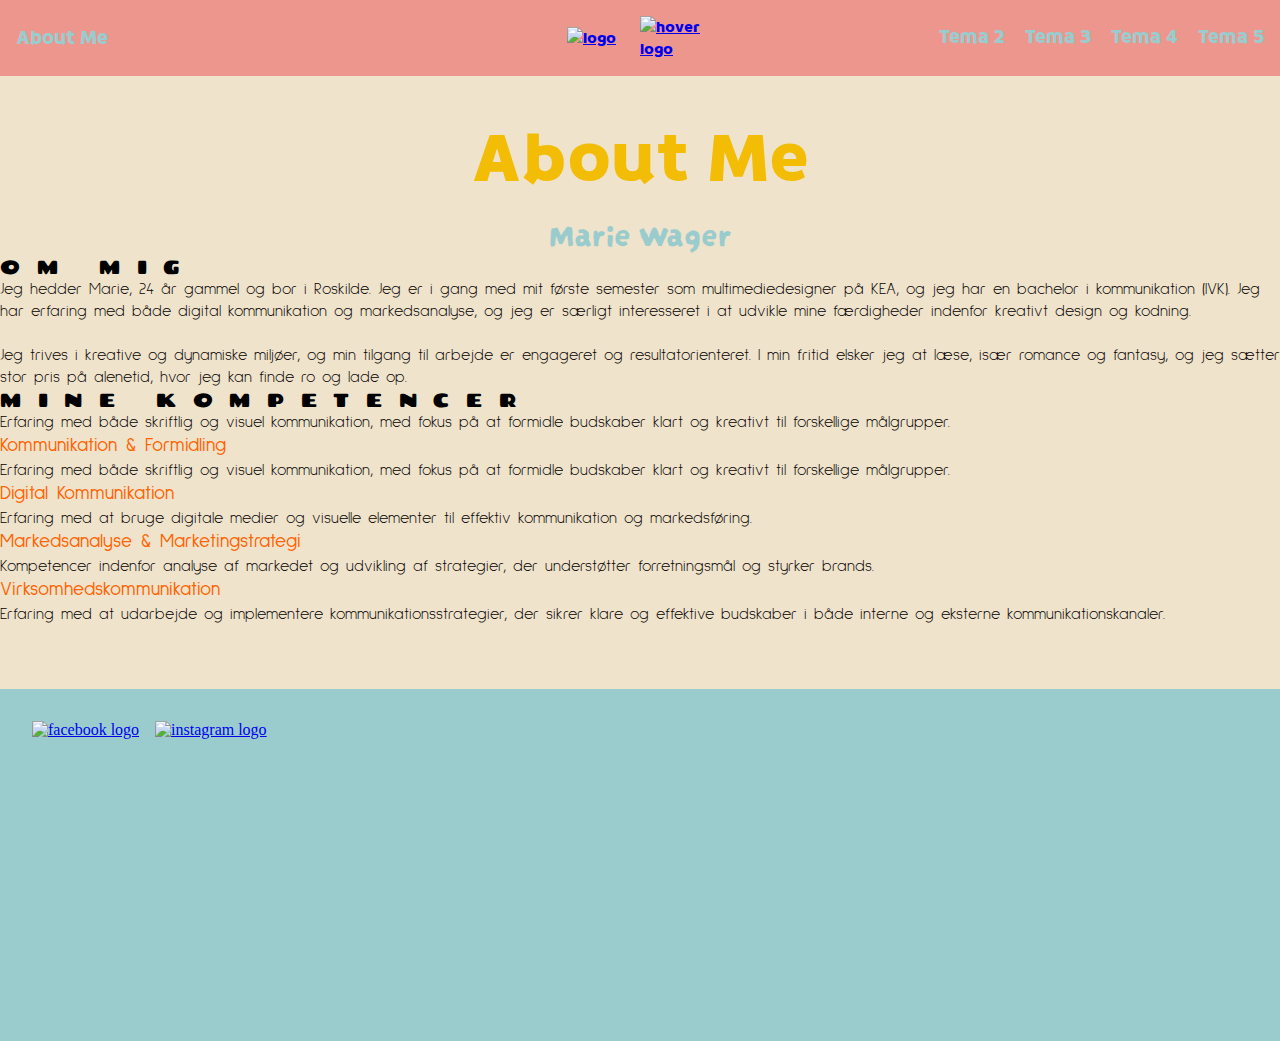
==== about.html @ 9536b263 "update2" ====
<!DOCTYPE html>
<html lang="da">

<head>
    <meta charset="UTF-8">
    <meta name="viewport" content="width=device-width, initial-scale=1.0">
    <link rel="preconnect" href="https://fonts.googleapis.com">
    <link rel="preconnect" href="https://fonts.gstatic.com" crossorigin>
    <link
        href="https://fonts.googleapis.com/css2?family=Braah+One&family=Chango&family=Darumadrop+One&family=Sulphur+Point:wght@300;400;700&display=swap"
        rel="stylesheet">
    <meta name="robots" content="noindex">
    <title>Portfolio</title>
    <link rel="stylesheet" href="general.css">
</head>

<body>
    <header>
        <div class="burger-menu" id="burgerMenu">
            <span></span>
            <span></span>
            <span></span>
        </div>

        <ul id="menuList1">
            <li class="About"><a href="About.html">About Me</a></li>
        </ul>

        <a class="logo" href="index.html">
            <img src="img/logos/mokkariet_logo_cream.webp" alt="logo" class="base-image">
            <img src="img/logos/mokkariet_logo_d_brown.webp" alt="hover logo" class="hover-image"></a>

        <ul id="menuList2">
            <li class="Tema2"><a href="tema2.html">Tema 2</a></li>
            <li class="Tema3"><a href="tema3.html">Tema 3</a></li>
            <li class="Tema4"><a href="tema4.html">Tema 4</a></li>
            <li class="Tema5"><a href="tema5.html">Tema 5</a></li>
        </ul>
    </header>

    <main>
        <div class="forside_sektion">
            <h1>About Me</h1>
            <h2>Marie Wager</h2>
        </div>

        <div>
            <h3 class="h3_">OM MIG</h3>
            <p>Jeg hedder Marie, 24 år gammel og bor i Roskilde. Jeg er i gang med mit første semester som
                multimediedesigner på KEA,
                og jeg har en bachelor i kommunikation (IVK). Jeg har erfaring med både digital kommunikation og
                markedsanalyse, og jeg
                er særligt interesseret i at udvikle mine færdigheder indenfor kreativt design og kodning.
                <br>
                <br>
                Jeg trives i kreative og dynamiske miljøer, og min tilgang til arbejde er engageret og
                resultatorienteret. I min fritid
                elsker jeg at læse, især romance og fantasy, og jeg sætter stor pris på alenetid, hvor jeg kan finde ro
                og lade op.
            </p>
        </div>

        <div>
            <h3 class="h3_">MINE KOMPETENCER</h3>
            <p>Erfaring med både skriftlig og visuel kommunikation, med fokus på at formidle budskaber klart og kreativt
                til
                forskellige målgrupper.</p>

            <h4>Kommunikation & Formidling</h4>
            <p>Erfaring med både skriftlig og visuel kommunikation, med fokus på at formidle budskaber klart og kreativt
                til
                forskellige målgrupper.</p>

            <h4>Digital Kommunikation</h4>
            <p>Erfaring med at bruge digitale medier og visuelle elementer til effektiv kommunikation og markedsføring.
            </p>

            <h4>Markedsanalyse & Marketingstrategi</h4>
            <p>Kompetencer indenfor analyse af markedet og udvikling af strategier, der understøtter forretningsmål og
                styrker brands.</p>

            <h4>Virksomhedskommunikation</h4>
            <p>Erfaring med at udarbejde og implementere kommunikationsstrategier, der sikrer klare og effektive
                budskaber i både
                interne og eksterne kommunikationskanaler.</p>
        </div>
    </main>



    <footer>
        <div>
            <div class="find_os">
                <div class="logos">
                    <a href="https://www.facebook.com/Mokkarietjagtvej/?ref=bookmarks" class="facebook"><img
                            src="img/logos/facebook.png" alt="facebook logo"></a>
                    <a href="https://www.instagram.com/mokkariet/" class="instagram"><img src="img/logos/instagram.png"
                            alt="instagram logo"></a>
                </div>

                <h2>Her kan du finde mere om moi</h2>
            </div>

            <div class="footer_tekst">

            </div>
        </div>

    </footer>
    <script src="script.js"></script>

</body>
---- general.css ----
* {
  margin: 0;
  padding: 0;
  box-sizing: border-box;
}
img {
  width: 100%;
  height: auto;
  display: block;
}

/****variable****/
/** farver **/
:root {
  --blue: #9accce;
  --yellow: #f3bd06;
  --beige: #efe3cc;
  --orange: #fe6301;
  --pink: #ec968e;
  --black: #050000;
}

/****  FONTS  ****/
h1 {
  font-family: "Braah One", serif;
  font-weight: 400;
  font-style: normal;
  color: var(--yellow);
  font-size: 450%;
}
h2 {
  font-family: "Darumadrop One", serif;
  font-weight: 400;
  font-style: normal;
  color: var(--blue);
  font-size: 200%;
}
h3 {
  font-family: "Chango", serif;
  font-weight: 400;
  font-style: normal;
  letter-spacing: 1.3vw;
}
h4 {
  font-family: "Sulphur Point", serif;
  font-weight: 400;
  font-style: normal;
  font-size: 120%;
  color: var(--orange);
}
p {
  font-family: "Sulphur Point", serif;
  font-weight: 300;
  font-style: normal;
  color: var(--black);
}

/*** header og menu ***/
header {
  display: flex;
  justify-content: center;
  align-items: center;
  position: relative;
  background-color: var(--pink);
  justify-content: space-between;
  font-family: "Braah One", serif;
  padding: 1rem;
  flex-direction: column;
}

header ul li a {
  text-decoration: none;
  color: var(--blue);
  font-size: 125%;
}
header ul li a:hover {
  color: var(--yellow);
}

/** logo **/
header .logo {
  display: flex;
  align-items: center;
  justify-content: center;
  z-index: 1100;
}

header .logo img {
  max-height: 60px;
  transition: transform 0.3s ease;
}

header .logo img:hover {
  transform: scale(1.1);
}

/**** burger menu ****/
.burger-menu {
  display: flex;
  flex-direction: column;
  justify-content: space-between;
  width: 30px;
  height: 25px;
  cursor: pointer;
  position: absolute;
  top: 23px;
  right: 15px;
  z-index: 1100;
  font-family: "Braah One", serif;
}

.burger-menu span {
  display: block;
  height: 3px;
  background-color: var(--blue);
  border-radius: 2px;
  transition: 0.3s;
}

.burger-menu:hover span {
  background-color: var(--yellow);
}

/** menuerne **/
#menuList1 {
  position: absolute;
  top: 50%;
  left: 0;
  transform: translateY(-50%);
  display: flex;
  list-style: none;
  gap: 20px;
  padding-left: 1rem;
  z-index: 1200;
}

#menuList2.active {
  display: flex;
  flex-direction: column;
  justify-content: center;
  align-items: center;
  position: fixed;
  top: 0;
  left: 0;
  width: 100vw;
  height: 100vh;
  z-index: 1000;
  background-color: var(--pink); /* Baggrundsfarve */
}

#menuList2 {
  display: none;
  flex-direction: column;
  justify-content: center;
  align-items: center;
  position: sticky;
  top: 0;
  left: 0;
  width: 100vw;
  height: 100vw;
  background-color: var(--pink);
  z-index: 1000;
  gap: 20px;
  text-decoration: none;
  list-style: none;
  color: var(--blue);
}

/** body **/
body {
  background-color: var(--beige);
}

.forside_sektion {
  padding-top: 2rem;
  text-align: center;
}

.formål {
  padding: 6%;
  padding-top: 1.5%;
  text-align: left;
}

/** forside billede menu **/
.forside_menu {
  display: grid;
  grid-template-columns: repeat(2, 1fr);
  justify-items: center;
  gap: 10px;
  width: 100%;
  grid-template-rows: auto auto auto;
  margin-bottom: 1rem;
}

.menu_img {
  text-align: center;
  position: relative;
}

.menu_img img {
  width: 100%;
  height: auto;
  object-fit: cover;
  display: block;
}

.menu-text {
  font-family: "Darumadrop One", serif;
  font-size: 1.5rem;
  color: var(--pink);
}

.forside_menu a {
  text-decoration: none;
}

/**** hover på forside menu img - her fik jeg lidt hjælp fra chatgpt****/
.hover-overlay {
  position: absolute; /* Overlay dækker hele <a> */
  top: 0;
  left: 0;
  width: 100%;
  height: 100%;
  color: var(--pink);
  display: flex;
  justify-content: center;
  align-items: center;
  opacity: 0;
  transition: opacity 0.3s ease;
}

.menu_img:hover .base-image {
  opacity: 0;
}

.menu_img:hover .hover-overlay {
  opacity: 1;
}

/*** high lights sektion ***/
.h-l_sektion {
  position: relative;
  display: grid;
  place-items: center;
}

.video {
  position: relative;
  width: 100%;
  max-height: 30vh;
  top: 0;
  left: 0;
  object-fit: cover;
  margin-bottom: 10vh;
}

.high_lights {
  position: absolute;
  top: 65%;
  left: 50%;
  transform: translate(-50%, -50%);
  z-index: 10;
  background-color: var(--orange);
  width: 90vw;
  height: 25vh;
  border-radius: 5rem;
  display: flex;
  justify-content: center;
  align-items: center;
  font-size: 7vw;
  color: var(--beige);
}

/**** zigzag sektion ****/
.sektion_z {
  padding: 6vw;
}

.billede_v {
  display: grid;
  grid-template-columns: repeat(2, 1fr);
  margin-left: 0;
}

.tekst_h {
  margin-right: 0;
}

.billede_h {
  display: grid;
  grid-template-columns: repeat(2, 1fr);
  margin-left: 0;
  margin-bottom: 5rem;
}

.tekst_v {
  padding-top: 0;
  margin-right: 0;
}

/** knap **/
.grid_knap {
  display: flex;
  justify-content: center;
  padding-bottom: 1rem;
  margin: 0 auto;
  padding-top: 10px;
}
.knap {
  font-family: "Sulphur Point", serif;
  font-weight: 400;
  font-style: normal;
  color: var(--beige);
  background-color: var(--yellow);
  text-align: center;
  padding: 1rem;
  cursor: pointer;
  text-decoration: none;
  border-radius: 3rem;
}
/***hover***/
.knap:hover {
  background-color: var(--pink);
  color: var(--beige);
  transition: color 1s ease-in;
}

/*******Footer******/
footer {
  background-color: var(--blue);
  display: grid;
  grid-template-columns: repeat(2, 1fr);
  margin-top: 4rem;
}

.logos {
  display: flex;
  cursor: pointer;
  padding-bottom: 2rem;
  gap: 1rem;
  z-index: 4000;
}

.logos a:hover {
  filter: brightness(7);
  transition: transform 0.3s ease;
}

.find_os {
  padding: 2rem;
}

.footer_tekst {
  padding-left: 2rem;
  padding-bottom: 12rem;
}

/******  Desktop  *******/
@media (min-width: 800px) {
  /**** burger menu ****/
  .burger-menu {
    display: none;
  }

  /*** header ***/
  header {
    display: flex;
    justify-content: space-between;
    align-items: center;
    position: relative;
    padding: 1rem;
  }

  header ul li a {
    text-decoration: none;
    color: var(--blue);
    font-size: 125%;
  }

  header ul li a:hover {
    color: var(--yellow);
  }

  header .logo {
    margin: 0 auto;
  }

  /** menuerne *
    #menuList2 {
    display: flex;
    gap: 20px;
    position: static;
    flex-direction: row;
    background-color: transparent;
  }*/

  #menuList2 {
    display: flex; /* Vis menuen */
    flex-direction: row;
    justify-content: flex-end;
    gap: 20px;
    list-style: none;
    position: absolute;
    top: 23px;
    right: 0;
    padding-right: 1rem;
    width: auto;
    height: auto;
    z-index: 1000;
  }

  #menuList2 li {
    text-align: center;
  }

  /*** high light sektion ***/

  /*****************/
  .forside_menu {
    grid-template-columns: repeat(4, 1fr);
  }
}
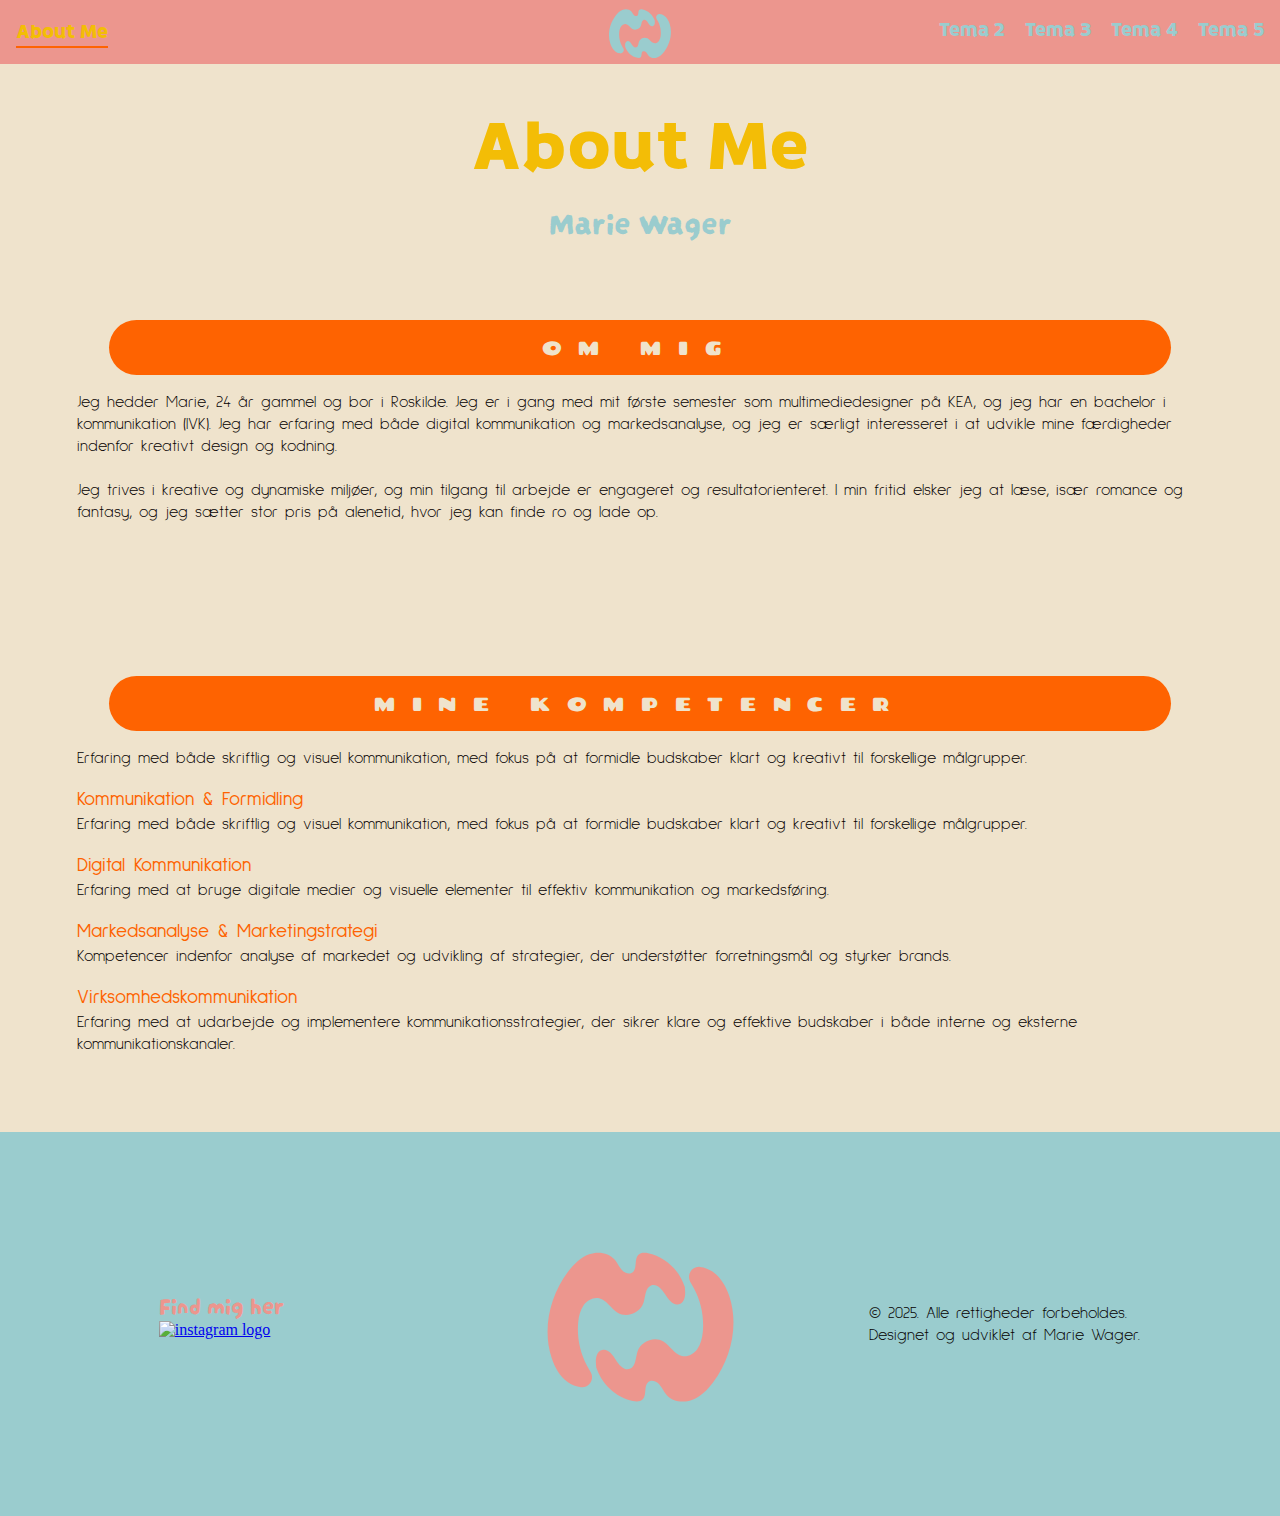
==== commit c11cda15: "update3" ====
--- a/about.html
+++ b/about.html
@@ -23,12 +23,12 @@
         </div>
 
         <ul id="menuList1">
-            <li class="About"><a href="About.html">About Me</a></li>
+            <li class="About"><a href="About.html" class="current-page">About Me</a></li>
         </ul>
 
-        <a class="logo" href="index.html">
-            <img src="img/logos/mokkariet_logo_cream.webp" alt="logo" class="base-image">
-            <img src="img/logos/mokkariet_logo_d_brown.webp" alt="hover logo" class="hover-image"></a>
+        <a class="icon" href="index.html">
+            <img src="img/icon/blå_1.svg" alt="logo" class="base-icon">
+            <img src="img/icon/gul_1.svg" alt="hover logo" class="hover-icon"></a>
 
         <ul id="menuList2">
             <li class="Tema2"><a href="tema2.html">Tema 2</a></li>
@@ -39,12 +39,12 @@
     </header>
 
     <main>
-        <div class="forside_sektion">
+        <div class="about_sektion">
             <h1>About Me</h1>
             <h2>Marie Wager</h2>
         </div>
 
-        <div>
+        <div class="about_tekst">
             <h3 class="h3_">OM MIG</h3>
             <p>Jeg hedder Marie, 24 år gammel og bor i Roskilde. Jeg er i gang med mit første semester som
                 multimediedesigner på KEA,
@@ -60,25 +60,25 @@
             </p>
         </div>
 
-        <div>
+        <div class="about_tekst">
             <h3 class="h3_">MINE KOMPETENCER</h3>
             <p>Erfaring med både skriftlig og visuel kommunikation, med fokus på at formidle budskaber klart og kreativt
                 til
                 forskellige målgrupper.</p>
-
+            <br>
             <h4>Kommunikation & Formidling</h4>
             <p>Erfaring med både skriftlig og visuel kommunikation, med fokus på at formidle budskaber klart og kreativt
                 til
                 forskellige målgrupper.</p>
-
+            <br>
             <h4>Digital Kommunikation</h4>
             <p>Erfaring med at bruge digitale medier og visuelle elementer til effektiv kommunikation og markedsføring.
             </p>
-
+            <br>
             <h4>Markedsanalyse & Marketingstrategi</h4>
             <p>Kompetencer indenfor analyse af markedet og udvikling af strategier, der understøtter forretningsmål og
                 styrker brands.</p>
-
+            <br>
             <h4>Virksomhedskommunikation</h4>
             <p>Erfaring med at udarbejde og implementere kommunikationsstrategier, der sikrer klare og effektive
                 budskaber i både
@@ -89,23 +89,21 @@
 
 
     <footer>
-        <div>
-            <div class="find_os">
-                <div class="logos">
-                    <a href="https://www.facebook.com/Mokkarietjagtvej/?ref=bookmarks" class="facebook"><img
-                            src="img/logos/facebook.png" alt="facebook logo"></a>
-                    <a href="https://www.instagram.com/mokkariet/" class="instagram"><img src="img/logos/instagram.png"
-                            alt="instagram logo"></a>
-                </div>
-
-                <h2>Her kan du finde mere om moi</h2>
-            </div>
-
-            <div class="footer_tekst">
-
+        <div class="find_os">
+            <div class="logos">
+                <div class="menu-text">Find mig her</div>
+                <a href="https://www.instagram.com/" class="instagram"><img src="img/logos/instagram.png"
+                        alt="instagram logo"></a>
             </div>
         </div>
 
+        <a class="icon2" href="index.html">
+            <img src="img/icon/pink_1.svg" alt="logo" class="base-icon">
+            <img src="img/icon/gul_1.svg" alt="hover logo" class="hover-icon"></a>
+
+        <div class="footer_tekst">
+            <p>&copy; 2025. Alle rettigheder forbeholdes. <br> Designet og udviklet af Marie Wager.</p>
+        </div>
     </footer>
     <script src="script.js"></script>
 
--- a/general.css
+++ b/general.css
@@ -40,6 +40,19 @@
   font-weight: 400;
   font-style: normal;
   letter-spacing: 1.3vw;
+  margin-bottom: 1rem;
+}
+.h3_ {
+  font-family: "Chango", serif;
+  font-weight: 400;
+  font-style: normal;
+  text-align: center;
+  border-radius: 3rem;
+  background-color: var(--orange);
+  color: var(--beige);
+  padding: 1rem;
+  margin-left: 2rem;
+  margin-right: 2rem;
 }
 h4 {
   font-family: "Sulphur Point", serif;
@@ -64,7 +77,7 @@
   background-color: var(--pink);
   justify-content: space-between;
   font-family: "Braah One", serif;
-  padding: 1rem;
+  padding: 2rem;
   flex-direction: column;
 }
 
@@ -77,21 +90,40 @@
   color: var(--yellow);
 }
 
-/** logo **/
-header .logo {
+/*** icon ***/
+.icon,
+.icon2 {
   display: flex;
   align-items: center;
   justify-content: center;
   z-index: 1100;
 }
 
-header .logo img {
-  max-height: 60px;
-  transition: transform 0.3s ease;
-}
-
-header .logo img:hover {
-  transform: scale(1.1);
+.icon img {
+  position: absolute;
+  width: 4rem;
+  height: auto;
+  transition: opacity 0.3s ease;
+  display: flex;
+  align-items: center;
+  justify-content: center;
+  z-index: 1100;
+}
+
+.icon .base-icon {
+  opacity: 1;
+}
+
+.icon .hover-icon {
+  opacity: 0;
+}
+
+.icon:hover .base-icon {
+  opacity: 0;
+}
+
+.icon:hover .hover-icon {
+  opacity: 1;
 }
 
 /**** burger menu ****/
@@ -103,7 +135,7 @@
   height: 25px;
   cursor: pointer;
   position: absolute;
-  top: 23px;
+  top: 1.2rem;
   right: 15px;
   z-index: 1100;
   font-family: "Braah One", serif;
@@ -275,28 +307,47 @@
 /**** zigzag sektion ****/
 .sektion_z {
   padding: 6vw;
-}
-
-.billede_v {
   display: grid;
-  grid-template-columns: repeat(2, 1fr);
+  gap: 2rem; /* Giver plads mellem billeder og tekst */
+}
+
+.billede_v,
+.billede_h {
+  display: block;
+  margin: 0 auto;
+  max-width: 85vw;
+}
+
+.billede_v,
+.billede_h {
+  display: flex;
+  flex-direction: column;
+  justify-content: center;
+  align-items: center;
   margin-left: 0;
-}
-
-.tekst_h {
-  margin-right: 0;
-}
-
-.billede_h {
-  display: grid;
-  grid-template-columns: repeat(2, 1fr);
-  margin-left: 0;
-  margin-bottom: 5rem;
-}
-
+  margin-bottom: 1rem;
+  max-width: 85vw;
+}
+
+.tekst_h,
 .tekst_v {
-  padding-top: 0;
-  margin-right: 0;
+  margin: 0 auto;
+  max-width: 85vw;
+  text-align: left;
+  padding-top: 1rem;
+}
+
+/* i mobile skal teksterne står ovenover billederne */
+.tekst_h:last-child {
+  order: -1;
+}
+
+/*** sektion billeder ***/
+.sektion_img {
+  position: relative;
+  width: 100%;
+  object-fit: cover;
+  border-radius: 4rem;
 }
 
 /** knap **/
@@ -326,34 +377,74 @@
   transition: color 1s ease-in;
 }
 
+/** about side**/
+.about_sektion {
+  padding-top: 2rem;
+  text-align: center;
+}
+
+.about_tekst {
+  padding: 6vw;
+}
+
 /*******Footer******/
 footer {
   background-color: var(--blue);
+  min-height: 30vw;
   display: grid;
-  grid-template-columns: repeat(2, 1fr);
-  margin-top: 4rem;
+  grid-template-columns: repeat(3, 1fr);
+}
+
+.find_os {
+  margin-top: 12vw;
+  margin-left: 1rem;
+  display: grid;
+  grid-template-rows: repeat(2, 1fr);
+  justify-content: center;
 }
 
 .logos {
-  display: flex;
   cursor: pointer;
   padding-bottom: 2rem;
   gap: 1rem;
-  z-index: 4000;
-}
-
+  z-index: 1000;
+}
 .logos a:hover {
   filter: brightness(7);
   transition: transform 0.3s ease;
 }
 
-.find_os {
-  padding: 2rem;
+.icon2 img {
+  position: absolute;
+  width: 8rem;
+  height: auto;
+  transition: opacity 0.3s ease;
+  display: flex;
+  align-items: center;
+  justify-content: center;
+  z-index: 1100;
+}
+
+.icon2 .base-icon {
+  opacity: 1;
+}
+
+.icon2 .hover-icon {
+  opacity: 0;
+}
+
+.icon2:hover .base-icon {
+  opacity: 0;
+}
+
+.icon2:hover .hover-icon {
+  opacity: 1;
 }
 
 .footer_tekst {
-  padding-left: 2rem;
-  padding-bottom: 12rem;
+  display: flex;
+  margin-left: 1rem;
+  align-items: center;
 }
 
 /******  Desktop  *******/
@@ -369,7 +460,6 @@
     justify-content: space-between;
     align-items: center;
     position: relative;
-    padding: 1rem;
   }
 
   header ul li a {
@@ -386,15 +476,26 @@
     margin: 0 auto;
   }
 
-  /** menuerne *
-    #menuList2 {
-    display: flex;
-    gap: 20px;
-    position: static;
-    flex-direction: row;
-    background-color: transparent;
-  }*/
-
+  header ul li a.current-page {
+    color: var(--yellow); /* Samme som hover-farve */
+    border-bottom: 2px solid var(--orange); /* Tilføj evt. en understregning */
+  }
+
+  /*****************/
+  .forside_menu {
+    grid-template-columns: repeat(4, 1fr);
+  }
+
+  /*** high light sektion ***/
+  .video {
+    max-height: 35vh;
+  }
+
+  .high_lights {
+    top: 70%;
+  }
+
+  /** menuerne **/
   #menuList2 {
     display: flex; /* Vis menuen */
     flex-direction: row;
@@ -402,7 +503,7 @@
     gap: 20px;
     list-style: none;
     position: absolute;
-    top: 23px;
+    padding-top: 1rem;
     right: 0;
     padding-right: 1rem;
     width: auto;
@@ -414,10 +515,41 @@
     text-align: center;
   }
 
-  /*** high light sektion ***/
-
-  /*****************/
-  .forside_menu {
-    grid-template-columns: repeat(4, 1fr);
-  }
-}
+  /** zigzag sektion **/
+  .sektion_z {
+    padding: 6vw;
+  }
+
+  .billede_v,
+  .billede_h {
+    display: grid;
+    grid-template-columns: repeat(2, 1fr);
+    margin-left: 0;
+    margin-bottom: 5rem;
+    max-width: 85vw;
+  }
+
+  .tekst_h,
+  .tekst_v {
+    padding-top: 0;
+    margin-right: 0;
+    margin-left: 1rem;
+  }
+
+  /** flytter teksterne til zigzag mønster**/
+  .tekst_h:last-child {
+    order: 1;
+  }
+
+  /*** footer ***/
+  .icon2 img {
+    position: absolute;
+    width: 12rem;
+    height: auto;
+    transition: opacity 0.3s ease;
+    display: flex;
+    align-items: center;
+    justify-content: center;
+    z-index: 1100;
+  }
+}
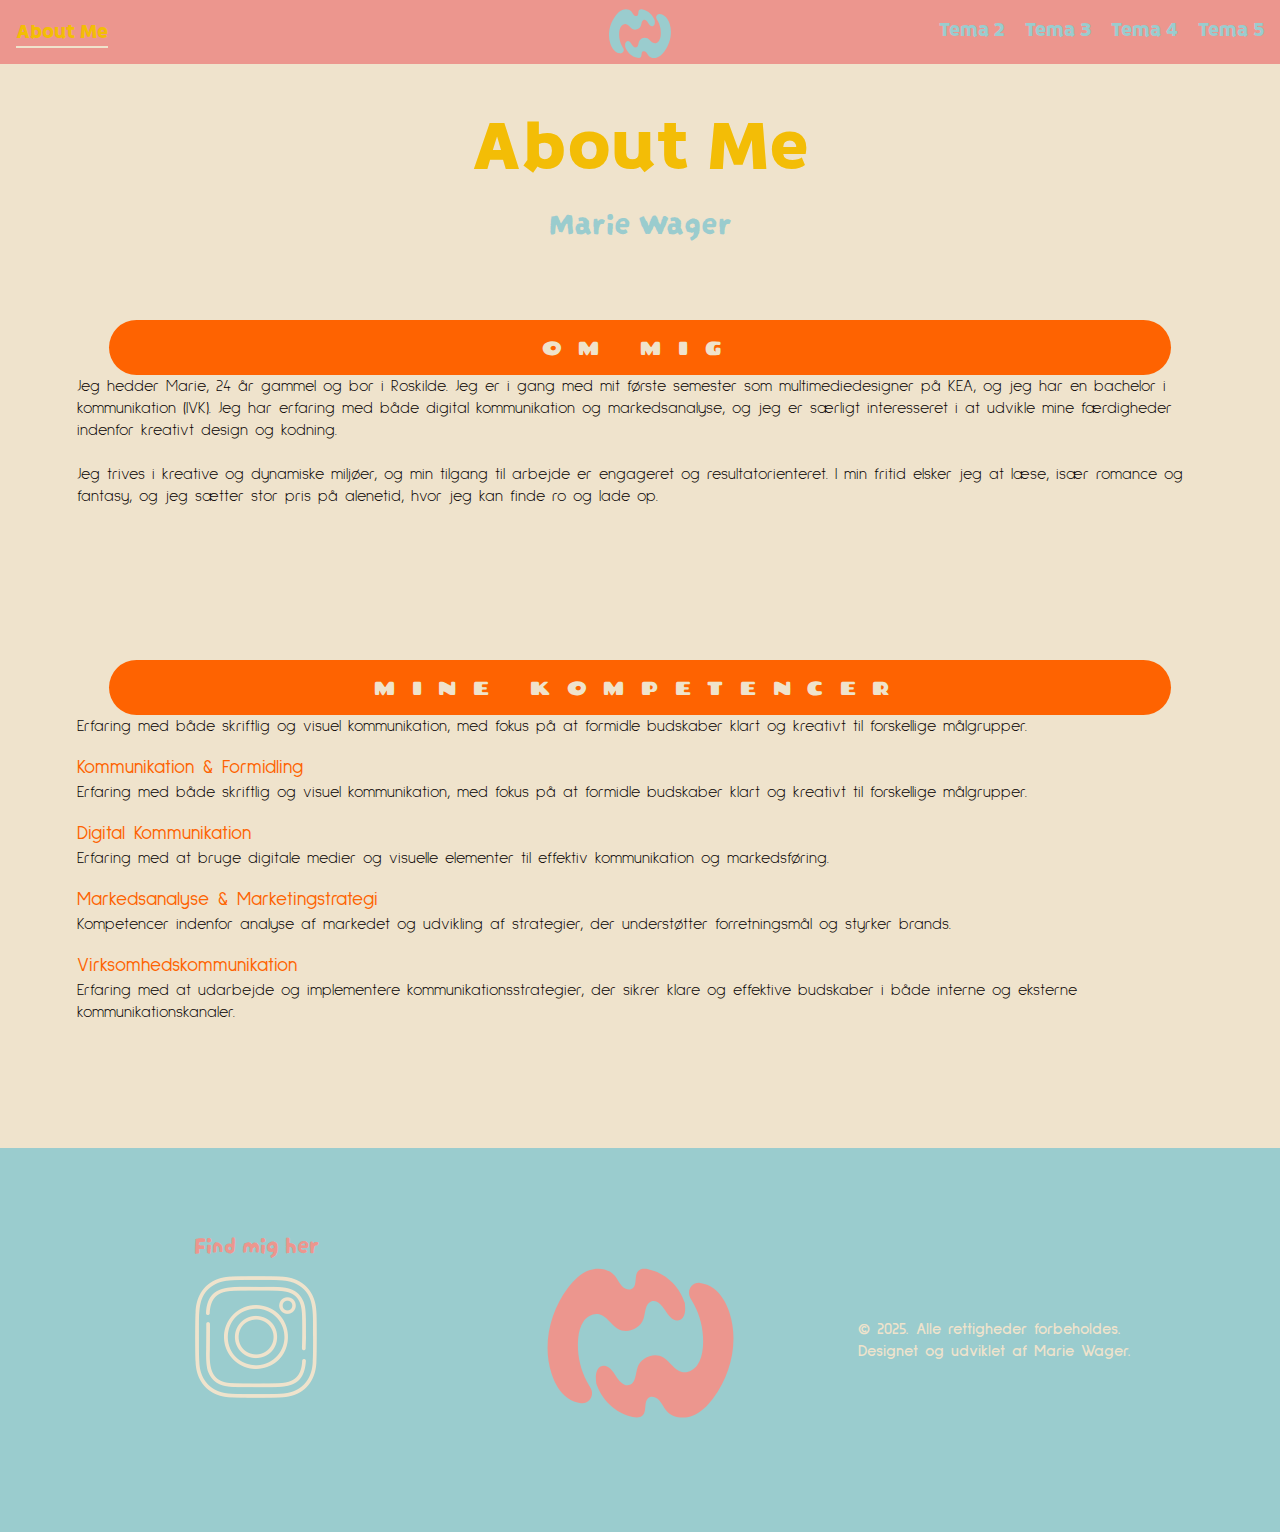
==== commit 75bd9d45: "update4" ====
--- a/about.html
+++ b/about.html
@@ -4,6 +4,10 @@
 <head>
     <meta charset="UTF-8">
     <meta name="viewport" content="width=device-width, initial-scale=1.0">
+    <link rel="apple-touch-icon" sizes="180x180" href="favicon_io/apple-touch-icon.png">
+    <link rel="icon" type="image/png" sizes="32x32" href="favicon_io/favicon-32x32.png">
+    <link rel="icon" type="image/png" sizes="16x16" href="favicon_io/favicon-16x16.png">
+    <link rel="manifest" href="/site.webmanifest">
     <link rel="preconnect" href="https://fonts.googleapis.com">
     <link rel="preconnect" href="https://fonts.gstatic.com" crossorigin>
     <link
@@ -86,14 +90,14 @@
         </div>
     </main>
 
-
-
     <footer>
         <div class="find_os">
             <div class="logos">
                 <div class="menu-text">Find mig her</div>
-                <a href="https://www.instagram.com/" class="instagram"><img src="img/logos/instagram.png"
-                        alt="instagram logo"></a>
+                <a class="instagram" href="https://www.instagram.com/marie_wager/">
+                    <img src="img/icon/insta_beige.png" alt="instagram logo" class="base-icon">
+                    <img src="img/icon/insta_gul.png" alt="hover logo" class="hover-icon">
+                </a>
             </div>
         </div>
 
@@ -102,7 +106,7 @@
             <img src="img/icon/gul_1.svg" alt="hover logo" class="hover-icon"></a>
 
         <div class="footer_tekst">
-            <p>&copy; 2025. Alle rettigheder forbeholdes. <br> Designet og udviklet af Marie Wager.</p>
+            <p class="p_2">&copy; 2025. Alle rettigheder forbeholdes. <br> Designet og udviklet af Marie Wager.</p>
         </div>
     </footer>
     <script src="script.js"></script>
--- a/general.css
+++ b/general.css
@@ -40,7 +40,6 @@
   font-weight: 400;
   font-style: normal;
   letter-spacing: 1.3vw;
-  margin-bottom: 1rem;
 }
 .h3_ {
   font-family: "Chango", serif;
@@ -92,7 +91,8 @@
 
 /*** icon ***/
 .icon,
-.icon2 {
+.icon2,
+.instagram {
   display: flex;
   align-items: center;
   justify-content: center;
@@ -209,9 +209,12 @@
 }
 
 .formål {
-  padding: 6%;
+  padding: 7%;
   padding-top: 1.5%;
   text-align: left;
+  padding-bottom: 0;
+  /*margin-left: 1rem;
+  margin-right: 1rem;*/
 }
 
 /** forside billede menu **/
@@ -241,6 +244,7 @@
   font-family: "Darumadrop One", serif;
   font-size: 1.5rem;
   color: var(--pink);
+  margin-bottom: 1rem;
 }
 
 .forside_menu a {
@@ -337,9 +341,9 @@
   padding-top: 1rem;
 }
 
-/* i mobile skal teksterne står ovenover billederne */
+/* i mobile skal billederne står ovenover teskten */
 .tekst_h:last-child {
-  order: -1;
+  order: 1;
 }
 
 /*** sektion billeder ***/
@@ -347,7 +351,12 @@
   position: relative;
   width: 100%;
   object-fit: cover;
-  border-radius: 4rem;
+  border-radius: 3.5rem;
+  border: 0;
+}
+
+.sektion_img:last-child {
+  order: -1;
 }
 
 /** knap **/
@@ -393,25 +402,47 @@
   min-height: 30vw;
   display: grid;
   grid-template-columns: repeat(3, 1fr);
+  margin-top: 3rem;
+  padding: 5vw;
 }
 
 .find_os {
+  display: grid;
+  padding-top: 1vw;
+
+  grid-template-rows: repeat(2, 1fr);
+  justify-content: center;
+}
+
+.instagram img {
+  position: absolute;
+  cursor: pointer;
   margin-top: 12vw;
-  margin-left: 1rem;
-  display: grid;
-  grid-template-rows: repeat(2, 1fr);
-  justify-content: center;
-}
-
-.logos {
-  cursor: pointer;
   padding-bottom: 2rem;
+  max-width: 10vw;
   gap: 1rem;
-  z-index: 1000;
-}
-.logos a:hover {
-  filter: brightness(7);
-  transition: transform 0.3s ease;
+  height: auto;
+  transition: opacity 0.3s ease;
+  display: flex;
+  align-items: center;
+  justify-content: center;
+  z-index: 1100;
+}
+
+.instagram .base-icon {
+  opacity: 1;
+}
+
+.instagram .hover-icon {
+  opacity: 0;
+}
+
+.instagram:hover .base-icon {
+  opacity: 0;
+}
+
+.instagram:hover .hover-icon {
+  opacity: 1;
 }
 
 .icon2 img {
@@ -442,9 +473,14 @@
 }
 
 .footer_tekst {
-  display: flex;
-  margin-left: 1rem;
-  align-items: center;
+  padding-left: 2vw;
+  display: flex;
+  align-items: center;
+}
+
+.p_2 {
+  color: var(--beige);
+  font-weight: bold;
 }
 
 /******  Desktop  *******/
@@ -478,7 +514,7 @@
 
   header ul li a.current-page {
     color: var(--yellow); /* Samme som hover-farve */
-    border-bottom: 2px solid var(--orange); /* Tilføj evt. en understregning */
+    border-bottom: 2px solid var(--beige); /* Tilføj evt. en understregning */
   }
 
   /*****************/
@@ -532,13 +568,16 @@
   .tekst_h,
   .tekst_v {
     padding-top: 0;
-    margin-right: 0;
+    margin-right: 1rem;
     margin-left: 1rem;
   }
 
   /** flytter teksterne til zigzag mønster**/
   .tekst_h:last-child {
-    order: 1;
+    order: 0;
+  }
+  .sektion_img:last-child {
+    order: 0;
   }
 
   /*** footer ***/
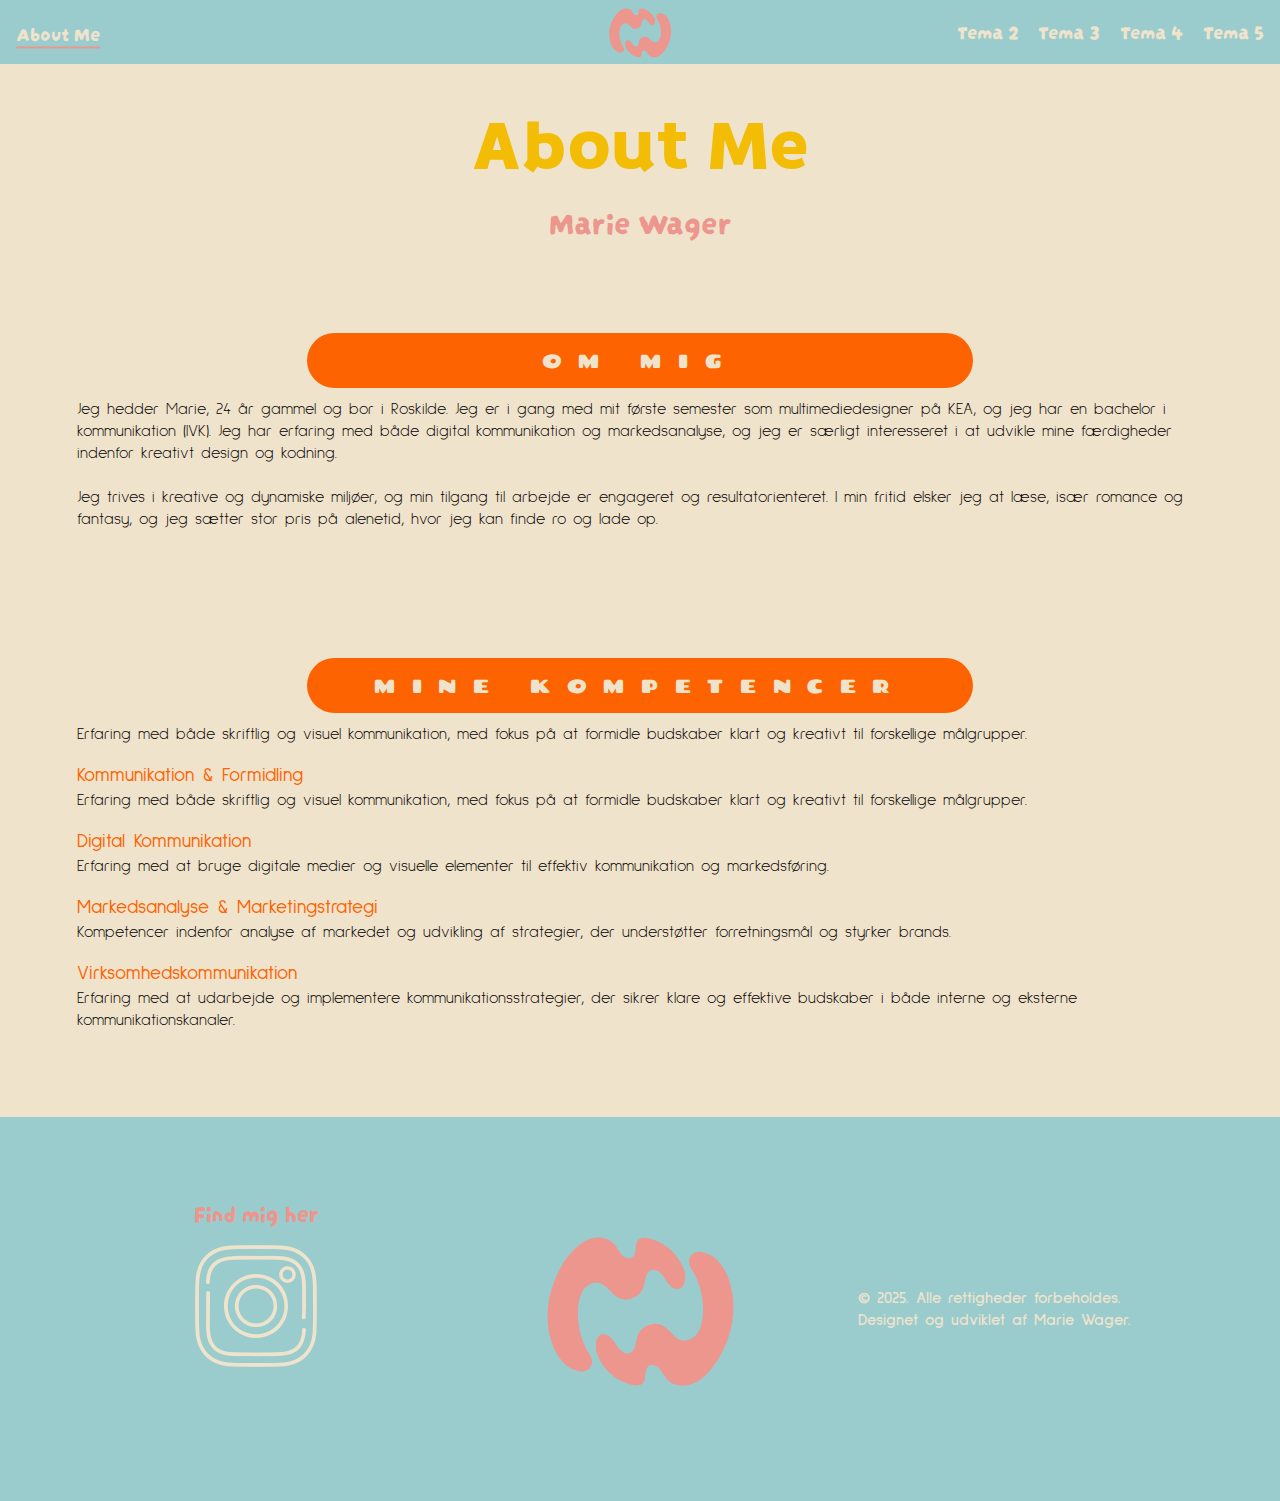
==== commit 12351faf: "update5" ====
--- a/about.html
+++ b/about.html
@@ -20,18 +20,12 @@
 
 <body>
     <header>
-        <div class="burger-menu" id="burgerMenu">
-            <span></span>
-            <span></span>
-            <span></span>
-        </div>
-
         <ul id="menuList1">
-            <li class="About"><a href="About.html" class="current-page">About Me</a></li>
+            <li class="About"><a href="about.html" class="current-page">About Me</a></li>
         </ul>
 
         <a class="icon" href="index.html">
-            <img src="img/icon/blå_1.svg" alt="logo" class="base-icon">
+            <img src="img/icon/pink_1.svg" alt="logo" class="base-icon">
             <img src="img/icon/gul_1.svg" alt="hover logo" class="hover-icon"></a>
 
         <ul id="menuList2">
@@ -40,6 +34,12 @@
             <li class="Tema4"><a href="tema4.html">Tema 4</a></li>
             <li class="Tema5"><a href="tema5.html">Tema 5</a></li>
         </ul>
+
+        <div class="burger-menu" id="burgerMenu">
+            <span></span>
+            <span></span>
+            <span></span>
+        </div>
     </header>
 
     <main>
@@ -47,7 +47,6 @@
             <h1>About Me</h1>
             <h2>Marie Wager</h2>
         </div>
-
         <div class="about_tekst">
             <h3 class="h3_">OM MIG</h3>
             <p>Jeg hedder Marie, 24 år gammel og bor i Roskilde. Jeg er i gang med mit første semester som
@@ -59,7 +58,8 @@
                 <br>
                 Jeg trives i kreative og dynamiske miljøer, og min tilgang til arbejde er engageret og
                 resultatorienteret. I min fritid
-                elsker jeg at læse, især romance og fantasy, og jeg sætter stor pris på alenetid, hvor jeg kan finde ro
+                elsker jeg at læse, især romance og fantasy, og jeg sætter stor pris på alenetid, hvor jeg kan finde
+                ro
                 og lade op.
             </p>
         </div>
--- a/general.css
+++ b/general.css
@@ -32,7 +32,7 @@
   font-family: "Darumadrop One", serif;
   font-weight: 400;
   font-style: normal;
-  color: var(--blue);
+  color: var(--pink);
   font-size: 200%;
 }
 h3 {
@@ -50,8 +50,10 @@
   background-color: var(--orange);
   color: var(--beige);
   padding: 1rem;
-  margin-left: 2rem;
-  margin-right: 2rem;
+  margin-top: 4vw;
+  margin-left: 12vw;
+  margin-right: 12vw;
+  margin-bottom: 10px;
 }
 h4 {
   font-family: "Sulphur Point", serif;
@@ -73,16 +75,17 @@
   justify-content: center;
   align-items: center;
   position: relative;
-  background-color: var(--pink);
+  background-color: var(--blue);
+  color: var(--beige);
   justify-content: space-between;
-  font-family: "Braah One", serif;
+  font-family: "Darumadrop One", serif;
   padding: 2rem;
   flex-direction: column;
 }
 
 header ul li a {
   text-decoration: none;
-  color: var(--blue);
+  color: var(--beige);
   font-size: 125%;
 }
 header ul li a:hover {
@@ -144,7 +147,7 @@
 .burger-menu span {
   display: block;
   height: 3px;
-  background-color: var(--blue);
+  background-color: var(--beige);
   border-radius: 2px;
   transition: 0.3s;
 }
@@ -177,7 +180,7 @@
   width: 100vw;
   height: 100vh;
   z-index: 1000;
-  background-color: var(--pink); /* Baggrundsfarve */
+  background-color: var(--blue); /* Baggrundsfarve */
 }
 
 #menuList2 {
@@ -190,12 +193,12 @@
   left: 0;
   width: 100vw;
   height: 100vw;
-  background-color: var(--pink);
+  background-color: var(--blue);
   z-index: 1000;
   gap: 20px;
   text-decoration: none;
   list-style: none;
-  color: var(--blue);
+  color: var(--pink);
 }
 
 /** body **/
@@ -213,8 +216,6 @@
   padding-top: 1.5%;
   text-align: left;
   padding-bottom: 0;
-  /*margin-left: 1rem;
-  margin-right: 1rem;*/
 }
 
 /** forside billede menu **/
@@ -258,7 +259,6 @@
   left: 0;
   width: 100%;
   height: 100%;
-  color: var(--pink);
   display: flex;
   justify-content: center;
   align-items: center;
@@ -359,8 +359,45 @@
   order: -1;
 }
 
+/** animation på lottifile**/
+.ani-section {
+  position: relative;
+  display: flex;
+  justify-content: center;
+  box-sizing: border-box;
+  align-items: center;
+  width: 100%;
+  overflow: hidden;
+}
+
+.ani {
+  position: absolute;
+  animation-name: falling_kf;
+  animation-duration: 8s;
+  animation-iteration-count: infinite;
+  animation-timing-function: linear;
+  z-index: 1000;
+}
+
+@keyframes falling_kf {
+  0% {
+    transform: translate(-200%, -200px);
+  }
+  100% {
+    transform: translate(500%, 165%);
+  }
+}
+
+/** sektion skift **/
+.sektion_skift {
+  width: 100%;
+  height: 12vw;
+  background-color: var(--blue);
+}
+
 /** knap **/
-.grid_knap {
+.grid_knap,
+.visit_site {
   display: flex;
   justify-content: center;
   padding-bottom: 1rem;
@@ -394,6 +431,33 @@
 
 .about_tekst {
   padding: 6vw;
+  padding-top: 3vw;
+}
+
+/**** besøg site knap ****/
+.visit {
+  margin-left: 32vw;
+  margin-right: 32vw;
+  margin-bottom: 6vw;
+}
+
+.visit_site {
+  font-family: "Sulphur Point", serif;
+  font-weight: 400;
+  font-style: normal;
+  color: var(--beige);
+  background-color: var(--yellow);
+  text-align: center;
+  padding: 1rem;
+  cursor: pointer;
+  text-decoration: none;
+  border-radius: 3rem;
+}
+/***hover***/
+.visit_site:hover {
+  background-color: var(--pink);
+  color: var(--beige);
+  transition: color 1s ease-in;
 }
 
 /*******Footer******/
@@ -485,6 +549,10 @@
 
 /******  Desktop  *******/
 @media (min-width: 800px) {
+  .h3_ {
+    margin-left: 18vw;
+    margin-right: 18vw;
+  }
   /**** burger menu ****/
   .burger-menu {
     display: none;
@@ -500,12 +568,7 @@
 
   header ul li a {
     text-decoration: none;
-    color: var(--blue);
     font-size: 125%;
-  }
-
-  header ul li a:hover {
-    color: var(--yellow);
   }
 
   header .logo {
@@ -513,8 +576,7 @@
   }
 
   header ul li a.current-page {
-    color: var(--yellow); /* Samme som hover-farve */
-    border-bottom: 2px solid var(--beige); /* Tilføj evt. en understregning */
+    border-bottom: 2px solid var(--pink); /* Tilføj evt. en understregning */
   }
 
   /*****************/
@@ -529,6 +591,11 @@
 
   .high_lights {
     top: 70%;
+  }
+
+  /** about side**/
+  .about_tekst {
+    padding-bottom: 3vw;
   }
 
   /** menuerne **/
@@ -561,7 +628,7 @@
     display: grid;
     grid-template-columns: repeat(2, 1fr);
     margin-left: 0;
-    margin-bottom: 5rem;
+    margin-bottom: 2rem;
     max-width: 85vw;
   }
 
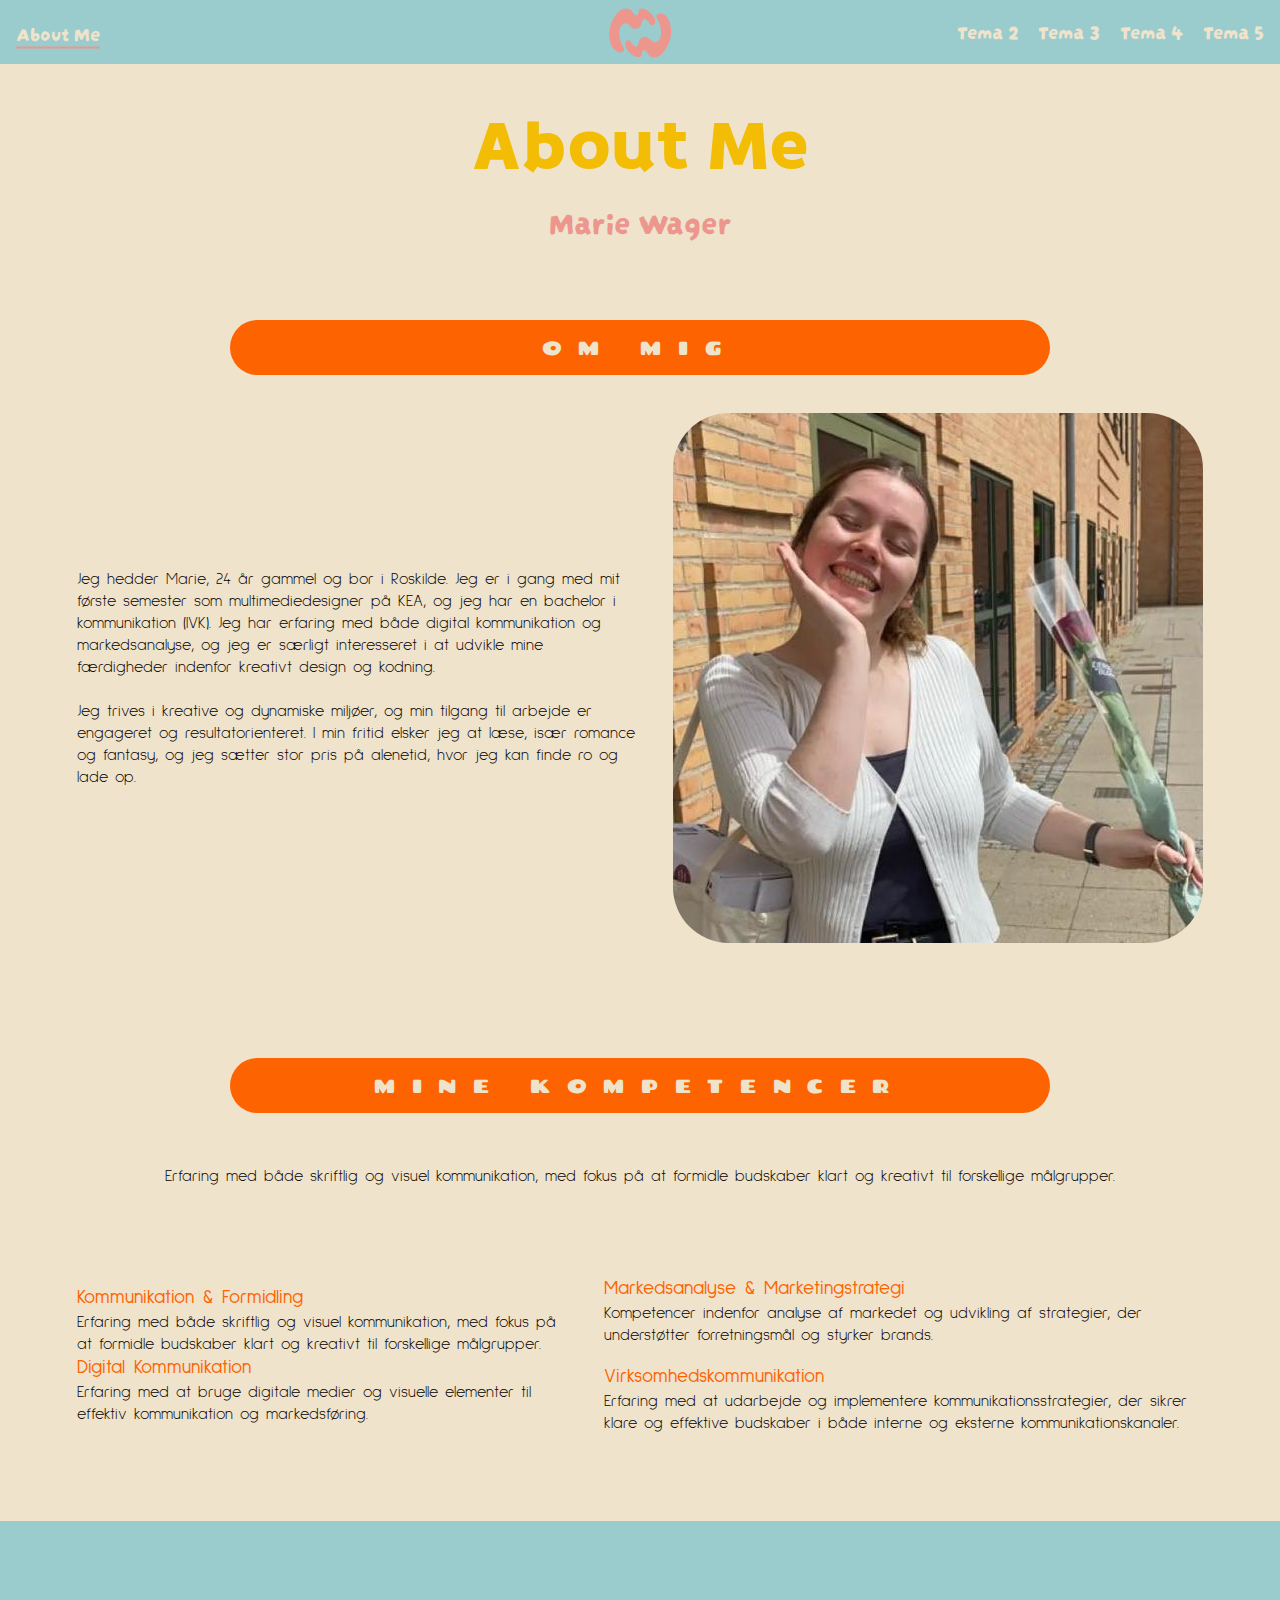
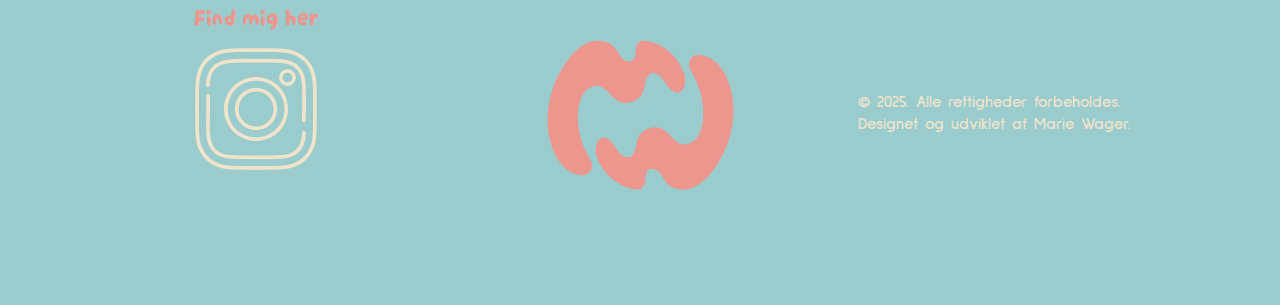
==== commit 2c3b57f9: "update9" ====
--- a/about.html
+++ b/about.html
@@ -47,46 +47,61 @@
             <h1>About Me</h1>
             <h2>Marie Wager</h2>
         </div>
+
+        <h3 class="h3_">OM MIG</h3>
         <div class="about_tekst">
-            <h3 class="h3_">OM MIG</h3>
-            <p>Jeg hedder Marie, 24 år gammel og bor i Roskilde. Jeg er i gang med mit første semester som
-                multimediedesigner på KEA,
-                og jeg har en bachelor i kommunikation (IVK). Jeg har erfaring med både digital kommunikation og
-                markedsanalyse, og jeg
-                er særligt interesseret i at udvikle mine færdigheder indenfor kreativt design og kodning.
-                <br>
-                <br>
-                Jeg trives i kreative og dynamiske miljøer, og min tilgang til arbejde er engageret og
-                resultatorienteret. I min fritid
-                elsker jeg at læse, især romance og fantasy, og jeg sætter stor pris på alenetid, hvor jeg kan finde
-                ro
-                og lade op.
-            </p>
+            <div>
+                <p>Jeg hedder Marie, 24 år gammel og bor i Roskilde. Jeg er i gang med mit første semester som
+                    multimediedesigner på KEA,
+                    og jeg har en bachelor i kommunikation (IVK). Jeg har erfaring med både digital kommunikation og
+                    markedsanalyse, og jeg
+                    er særligt interesseret i at udvikle mine færdigheder indenfor kreativt design og kodning.
+                    <br>
+                    <br>
+                    Jeg trives i kreative og dynamiske miljøer, og min tilgang til arbejde er engageret og
+                    resultatorienteret. I min fritid
+                    elsker jeg at læse, især romance og fantasy, og jeg sætter stor pris på alenetid, hvor jeg kan
+                    finde
+                    ro
+                    og lade op.
+                </p>
+            </div>
+            <img src="img/Pic_Me_2.png" alt="foto af mig, Marie Wager">
         </div>
 
+        <h3 class="h3_">MINE KOMPETENCER</h3>
+        <p class="p_3">Erfaring med både skriftlig og visuel kommunikation, med fokus på at formidle budskaber
+            klart og
+            kreativt
+            til
+            forskellige målgrupper.</p>
+
         <div class="about_tekst">
-            <h3 class="h3_">MINE KOMPETENCER</h3>
-            <p>Erfaring med både skriftlig og visuel kommunikation, med fokus på at formidle budskaber klart og kreativt
-                til
-                forskellige målgrupper.</p>
-            <br>
-            <h4>Kommunikation & Formidling</h4>
-            <p>Erfaring med både skriftlig og visuel kommunikation, med fokus på at formidle budskaber klart og kreativt
-                til
-                forskellige målgrupper.</p>
-            <br>
-            <h4>Digital Kommunikation</h4>
-            <p>Erfaring med at bruge digitale medier og visuelle elementer til effektiv kommunikation og markedsføring.
-            </p>
-            <br>
-            <h4>Markedsanalyse & Marketingstrategi</h4>
-            <p>Kompetencer indenfor analyse af markedet og udvikling af strategier, der understøtter forretningsmål og
-                styrker brands.</p>
-            <br>
-            <h4>Virksomhedskommunikation</h4>
-            <p>Erfaring med at udarbejde og implementere kommunikationsstrategier, der sikrer klare og effektive
-                budskaber i både
-                interne og eksterne kommunikationskanaler.</p>
+            <div>
+                <h4>Kommunikation & Formidling</h4>
+                <p>Erfaring med både skriftlig og visuel kommunikation, med fokus på at formidle budskaber klart og
+                    kreativt
+                    til
+                    forskellige målgrupper.</p>
+                <h4>Digital Kommunikation</h4>
+                <p>Erfaring med at bruge digitale medier og visuelle elementer til effektiv kommunikation og
+                    markedsføring.
+                </p>
+            </div>
+
+            <div>
+                <h4>Markedsanalyse & Marketingstrategi</h4>
+                <p>Kompetencer indenfor analyse af markedet og udvikling af strategier, der understøtter
+                    forretningsmål
+                    og
+                    styrker brands.</p>
+                <br>
+                <h4>Virksomhedskommunikation</h4>
+                <p>Erfaring med at udarbejde og implementere kommunikationsstrategier, der sikrer klare og effektive
+                    budskaber i både
+                    interne og eksterne kommunikationskanaler.</p>
+            </div>
+        </div>
         </div>
     </main>
 
--- a/general.css
+++ b/general.css
@@ -50,10 +50,11 @@
   background-color: var(--orange);
   color: var(--beige);
   padding: 1rem;
-  margin-top: 4vw;
+  margin-top: 6vw;
   margin-left: 12vw;
   margin-right: 12vw;
-  margin-bottom: 10px;
+  margin-bottom: 4vw;
+  letter-spacing: 1.3vw;
 }
 h4 {
   font-family: "Sulphur Point", serif;
@@ -359,8 +360,9 @@
   order: -1;
 }
 
-/** animation på lottifile**/
-.ani-section {
+/** animation og lottifile**/
+.ani-section,
+.lottie-sektion {
   position: relative;
   display: flex;
   justify-content: center;
@@ -379,6 +381,16 @@
   z-index: 1000;
 }
 
+.ani-section,
+.lottie-sektion:last-child {
+  order: -1;
+}
+
+/**** lottie****/
+.lottie {
+  position: absolute;
+}
+
 @keyframes falling_kf {
   0% {
     transform: translate(-200%, -200px);
@@ -430,8 +442,24 @@
 }
 
 .about_tekst {
+  display: flex;
+  flex-direction: column;
   padding: 6vw;
   padding-top: 3vw;
+  gap: 3vw;
+  align-items: center;
+}
+
+.about_tekst img {
+  position: relative;
+  object-fit: cover;
+  border-radius: 3.5rem;
+  max-width: 50%;
+}
+
+.p_3 {
+  text-align: center;
+  padding: 4vw;
 }
 
 /**** besøg site knap ****/
@@ -552,6 +580,7 @@
   .h3_ {
     margin-left: 18vw;
     margin-right: 18vw;
+    margin-bottom: 0;
   }
   /**** burger menu ****/
   .burger-menu {
@@ -596,6 +625,17 @@
   /** about side**/
   .about_tekst {
     padding-bottom: 3vw;
+    flex-direction: row;
+  }
+
+  .about_tekst img {
+    position: relative;
+    object-fit: cover;
+    border-radius: 3.5rem;
+  }
+
+  .p_3 {
+    padding-top: 4vw;
   }
 
   /** menuerne **/
@@ -647,6 +687,11 @@
     order: 0;
   }
 
+  .ani-section,
+  .lottie-sektion:last-child {
+    order: 0;
+  }
+
   /*** footer ***/
   .icon2 img {
     position: absolute;
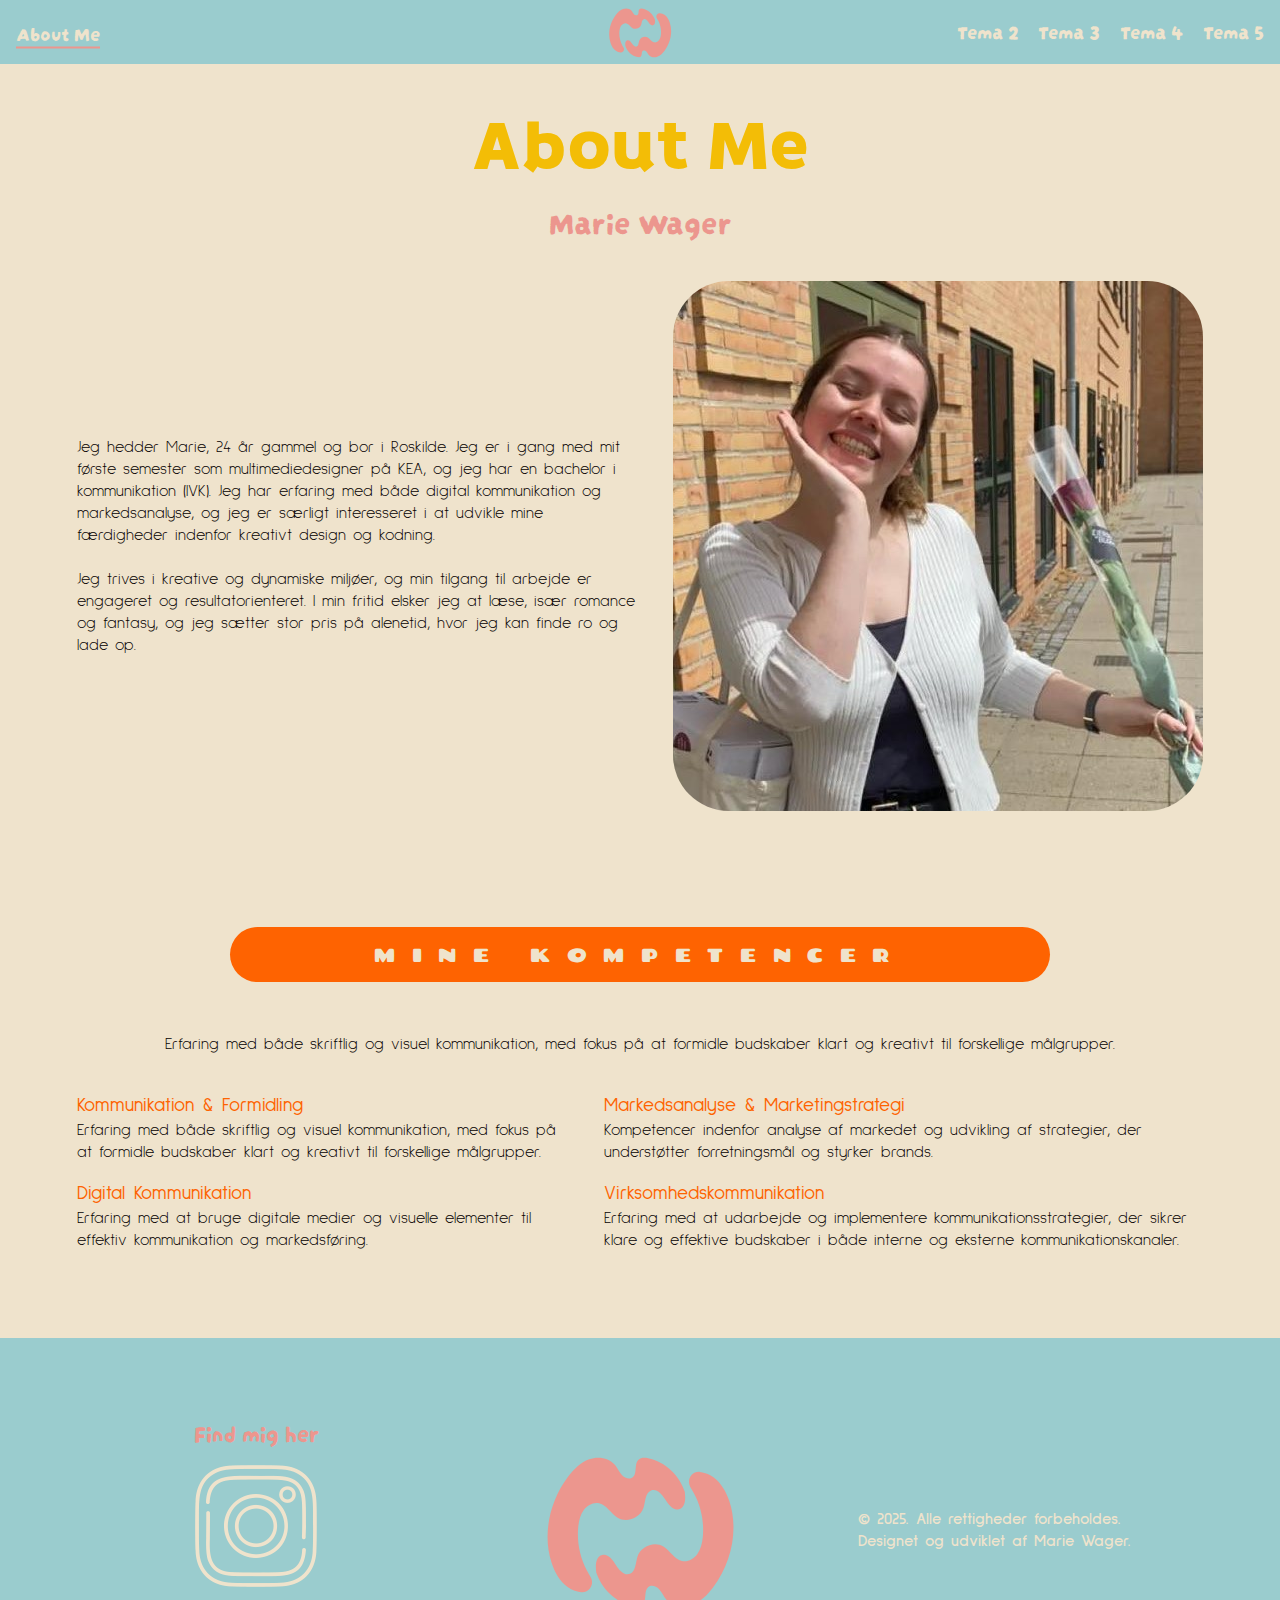
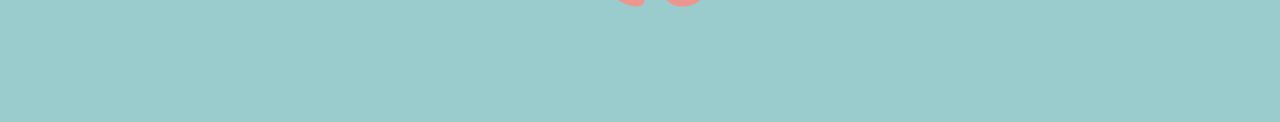
==== commit 743e6e7e: "update10" ====
--- a/about.html
+++ b/about.html
@@ -48,7 +48,6 @@
             <h2>Marie Wager</h2>
         </div>
 
-        <h3 class="h3_">OM MIG</h3>
         <div class="about_tekst">
             <div>
                 <p>Jeg hedder Marie, 24 år gammel og bor i Roskilde. Jeg er i gang med mit første semester som
@@ -83,6 +82,7 @@
                     kreativt
                     til
                     forskellige målgrupper.</p>
+                <br>
                 <h4>Digital Kommunikation</h4>
                 <p>Erfaring med at bruge digitale medier og visuelle elementer til effektiv kommunikation og
                     markedsføring.
--- a/general.css
+++ b/general.css
@@ -636,6 +636,7 @@
 
   .p_3 {
     padding-top: 4vw;
+    padding-bottom: 0;
   }
 
   /** menuerne **/
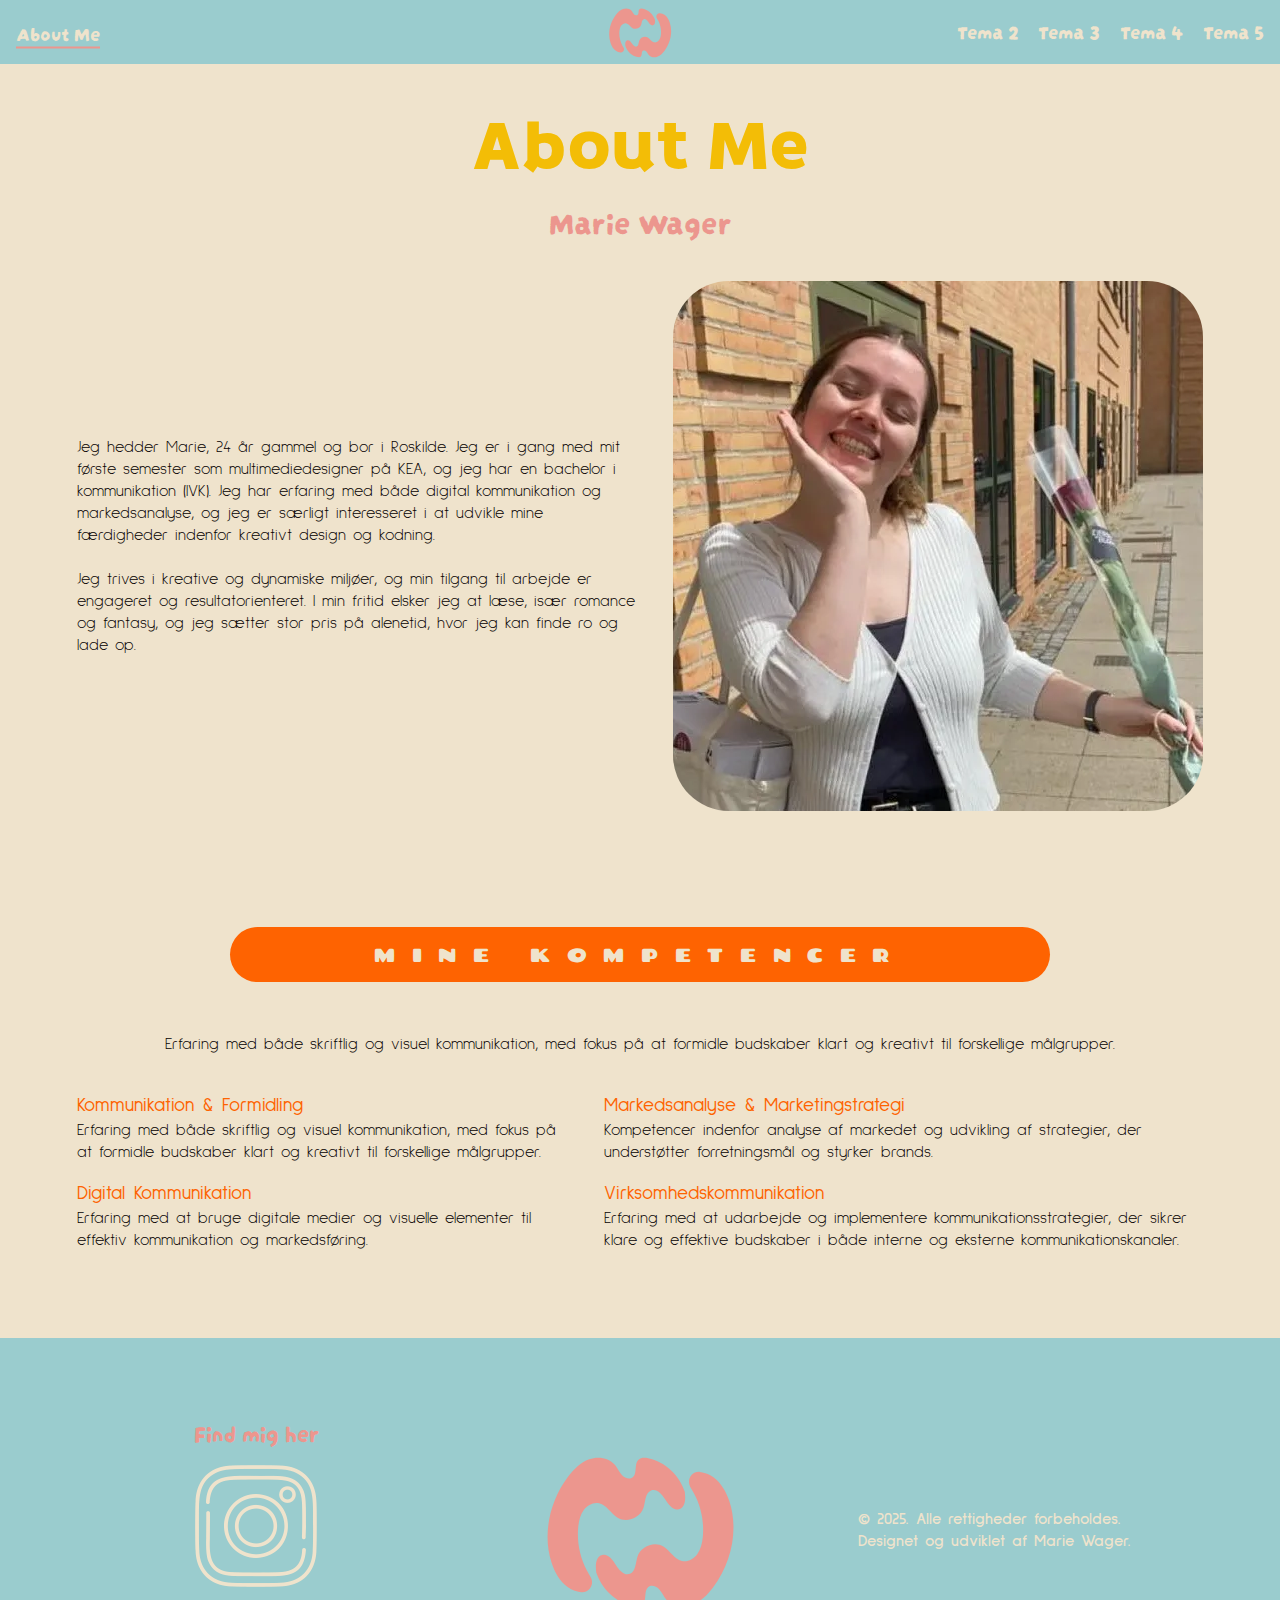
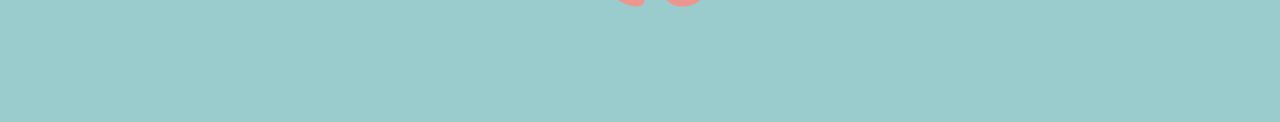
==== commit e032673b: "update12" ====
--- a/about.html
+++ b/about.html
@@ -65,7 +65,7 @@
                     og lade op.
                 </p>
             </div>
-            <img src="img/Pic_Me_2.png" alt="foto af mig, Marie Wager">
+            <img src="img/Pic.webp" alt="foto af mig, Marie Wager">
         </div>
 
         <h3 class="h3_">MINE KOMPETENCER</h3>
@@ -102,7 +102,6 @@
                     interne og eksterne kommunikationskanaler.</p>
             </div>
         </div>
-        </div>
     </main>
 
     <footer>
